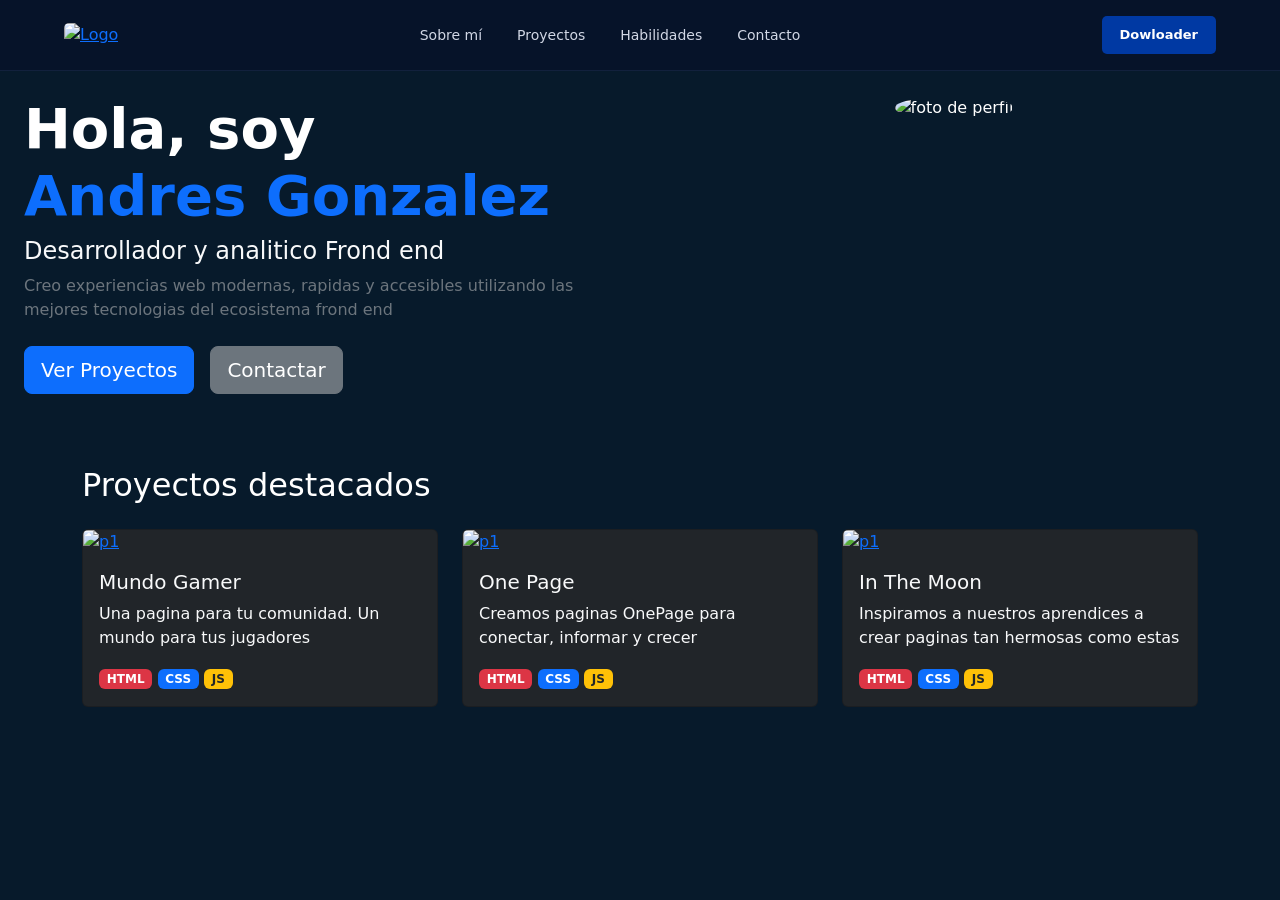
==== index.html @ ced61b1d "Mis paginas" ====
<!DOCTYPE html>
<html lang="es">
<head>
    <meta charset="UTF-8">
    <meta name="viewport" content="width=device-width, initial-scale=1.0">

    <title>Mi Portafolio</title>

    <link rel="stylesheet" href="styles.css">

   <link href="https://cdn.jsdelivr.net/npm/bootstrap@5.3.8/dist/css/bootstrap.min.css" rel="stylesheet" integrity="sha384-sRIl4kxILFvY47J16cr9ZwB07vP4J8+LH7qKQnuqkuIAvNWLzeN8tE5YBujZqJLB" crossorigin="anonymous">
</head>

<body style="background-color: #071A2B; color: white">

<header>
    <nav class="lista">

        <!-- LOGO -->
        <a href="#" class="logo">
            <img src="https://static.vecteezy.com/system/resources/previews/017/192/920/original/lr-logo-design-swoosh-letter-lr-logo-design-vector.jpg"alt="Logo">
          </a>

        <!-- MENÚ -->
        <ul class="menu">
            <li><a href="#sobre mi">Sobre mí</a></li>
            <li><a href="#proyectos">Proyectos</a></li>
            <li><a href="#habilidades">Habilidades</a></li>
            <li><a href="#contacto">Contacto</a></li>
        </ul>

        <!-- BOTÓN -->
        <a href="#" class="btn-cv">Dowloader</a>

    </nav>
</header>

<!-- Seccion principal -->
<section class="container-py-5 m-4">
    <div class="row aling-items-center">
        <div class="col-lg-6">
            <h1 class="display-4 fw-bold"> 
                Hola, soy <br>
                <span class="text-primary">Andres Gonzalez</span>
            </h1>
            <h2 class="h4 text-light">Desarrollador y analitico Frond end</h2>
            <p class="text-secondary">
                Creo experiencias web modernas, rapidas y accesibles utilizando las mejores tecnologias del ecosistema frond end
            </p>

            <div class="d-flex gap-3 mt-4">
                <a href="#proyectos" class="btn btn-primary btn-lg">Ver Proyectos</a>
                <a href="#contactar" class="btn btn-secondary btn-lg">Contactar</a>
            </div>
        </div>

        <div class="col-lg-6 text-center">
            <img src="https://media.istockphoto.com/id/2151669146/pt/vetorial/vector-flat-illustration-in-grayscale-avatar-user-profile-person-icon-gender-neutral.jpg?s=612x612&w=0&k=20&c=ZxZ3AoJfmCqCTymhLJW0yIZb7ttu8sRgVYCTF9KDD4k=" alt="foto de perfil" class="rounded-circle img-fluid-lg w-50 ">
        </div>
    </div>
</section>

<!-- cajas de proyectos -->
<section class="container py-5" id="proyectos">
  <h2 class="mb-4">Proyectos destacados</h2>
  
  <!-- Proyecto 1 -->
  <div class="row row-cols-1 row-cols-md-3 g-4">
    <div class="col">
      <div class="card h-100 bg-dark text-light">
        <a href="Proyecto 1/actividad.html">
        <img src="https://wallpaperbat.com/img/727918-programmer-4k-wallpaper.jpg" class="card-img-top" alt="p1">
        </a>
        <div class="card-body">
          <h5 class="card-title">Mundo Gamer</h5>
          <p class="card-text">Una pagina para tu comunidad. Un mundo para tus jugadores </p>
          <span class="badge bg-danger">HTML</span>
          <span class="badge bg-primary">CSS</span>
          <span class="badge bg-warning text-dark">JS</span>
        </div>
      </div>
    </div>

    <!-- Proyecto 2 -->
    
    <div class="col">
      <div class="card h-100 bg-dark text-light">
        <a href="Proyecto 2/index.html">
          <img src="https://wallpaperaccess.com/full/210880.jpg" class="card-img-top" alt="p1">
        </a>
        <div class="card-body">
          <h5 class="card-title">One Page</h5>
          <p class="card-text">Creamos paginas OnePage para conectar, informar y crecer </p>
          <span class="badge bg-danger">HTML</span>
          <span class="badge bg-primary">CSS</span>
          <span class="badge bg-warning text-dark">JS</span>
        </div>
      </div>
    </div>

    <!-- Proyecto 3 -->
    <div class="col">
      <div class="card h-100 bg-dark text-light">
        <a href="/Proyecto 3/index.html">
        <img src="https://images5.alphacoders.com/544/thumb-1920-544177.jpg" class="card-img-top" alt="p1">
        </a>
        <div class="card-body">
          <h5 class="card-title">In The Moon</h5>
          <p class="card-text">Inspiramos a nuestros aprendices a crear paginas tan hermosas como estas</p>
          <span class="badge bg-danger">HTML</span>
          <span class="badge bg-primary">CSS</span>
          <span class="badge bg-warning text-dark">JS</span>
        </div>
      </div>
    </div>

   

  </div>
</section>



<script src="https://cdn.jsdelivr.net/npm/bootstrap@5.3.8/dist/js/bootstrap.bundle.min.js" integrity="sha384-FKyoEForCGlyvwx9Hj09JcYn3nv7wiPVlz7YYwJrWVcXK/BmnVDxM+D2scQbITxI" crossorigin="anonymous"></script>
</body>
</html>
---- styles.css ----
* {
    padding: 0;
    margin: 0;
    box-sizing: border-box;
}

body {
    background-color: #071A2B;
    font-family: Arial, sans-serif;
    color: white;
}

/* HEADER */
header {
    width: 100%;
    background-color: #061329;
    border-bottom: 1px solid #12213d;
}

.lista {
    width: 90%;
    max-width: 1200px;
    height: 70px;
    margin: auto;

    display: flex;
    align-items: center;
    justify-content: space-between;
}

/* LOGO */
.logo img {
    width: 55px;
    height: 40px;
    border-radius: 5px;
}

/* MENÚ */
.menu {
    display: flex;
    align-items: center;
    gap: 35px;
    list-style: none;
    margin: 0;
    padding: 0;
}

.menu a {
    color: #d1d7e5;
    text-decoration: none;
    font-size: 14px;
}

.menu a:hover {
    color: #6875ff;
}


.btn-cv {
   background-color: #0039a3;
    color: white;
    text-decoration: none;
    padding: 9px 18px;
    border-radius: 5px;
    font-size: 13px;
    font-weight: bold;
}

.btn-cv:hover {
    transform: translateY(-2px);

}

/* =========================
   RESPONSIVE PARA CELULARES
   ========================= */
@media (max-width: 576px) {

    /* NAVBAR */
    .lista {
        flex-direction: column;
        align-items: center;
        padding: 15px;
        gap: 15px;
    }

    .logo img {
        width: 80px;
        height: 80px;
    }

    .menu {
        flex-direction: column;
        align-items: center;
        gap: 10px;
        padding: 0;
    }

    .menu li {
        list-style: none;
    }

    .menu a {
        font-size: 16px;
    }

    .btn-cv {
        padding: 8px 20px;
        font-size: 14px;
    }

    /* SECCIÓN PRINCIPAL */
    section.container-py-5 {
        margin: 15px !important;
        padding: 30px 10px !important;
    }

    section.container-py-5 .row {
        text-align: center;
    }

    section.container-py-5 h1 {
        font-size: 2.2rem;
    }

    section.container-py-5 h2 {
        font-size: 1.2rem;
    }

    section.container-py-5 p {
        font-size: 15px;
    }

    /* BOTONES */
    .d-flex.gap-3 {
        flex-direction: column;
        align-items: center;
    }

    .d-flex.gap-3 a {
        width: 100%;
        max-width: 280px;
    }

    /* FOTO DE PERFIL */
    section.container-py-5 img {
        width: 65% !important;
        margin-top: 30px;
    }

    /* PROYECTOS */
    #proyectos {
        padding: 30px 15px !important;
    }

    #proyectos h2 {
        text-align: center;
        font-size: 1.8rem;
    }

    .card {
        margin-bottom: 20px;
    }

    .card-img-top {
        height: 200px;
        object-fit: cover;
    }
}
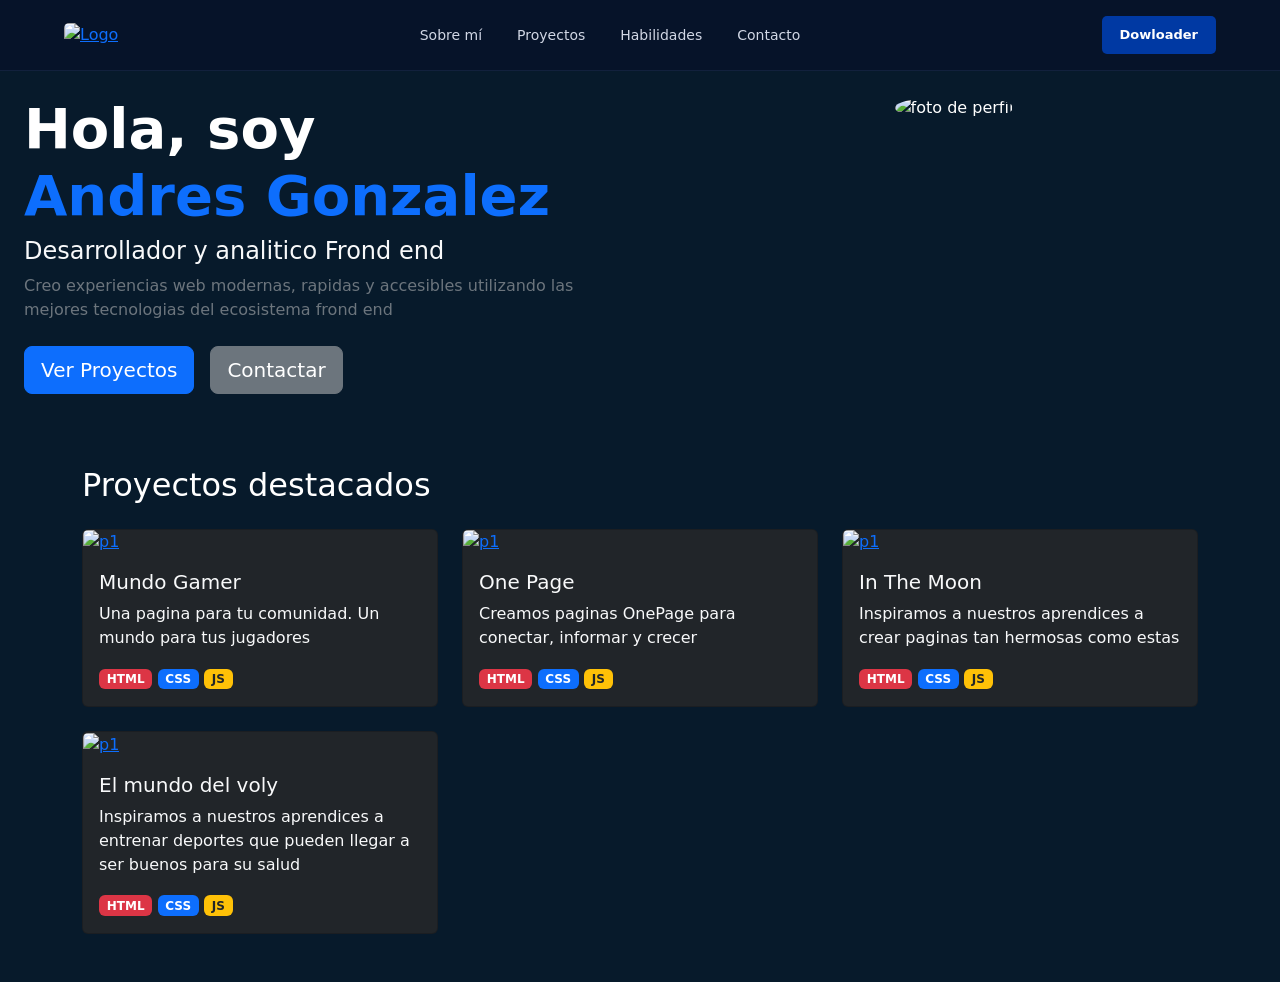
==== commit aca5dc32: "mi primer trabajo" ====
--- a/index.html
+++ b/index.html
@@ -114,6 +114,22 @@
       </div>
     </div>
 
+    <!-- proyecto 4 -->
+    <div class="col">
+      <div class="card h-100 bg-dark text-light">
+        <a href="/Proyecto 4/index.html">
+        <img src="https://tvperu.gob.pe/sites/default/files/styles/note/public/siete_equipos_de_lima_callao_y_regiones_disputan_campeonato_nacional_de_voley_masculino_sub-15._foto_irtp.jpg?itok=ETn5lkFp" class="card-img-top" alt="p1">
+        </a>
+        <div class="card-body">
+          <h5 class="card-title">El mundo del voly</h5>
+          <p class="card-text">Inspiramos a nuestros aprendices a entrenar deportes que pueden llegar a ser buenos para su salud</p>
+          <span class="badge bg-danger">HTML</span>
+          <span class="badge bg-primary">CSS</span>
+          <span class="badge bg-warning text-dark">JS</span>
+        </div>
+      </div>
+    </div>
+
    
 
   </div>
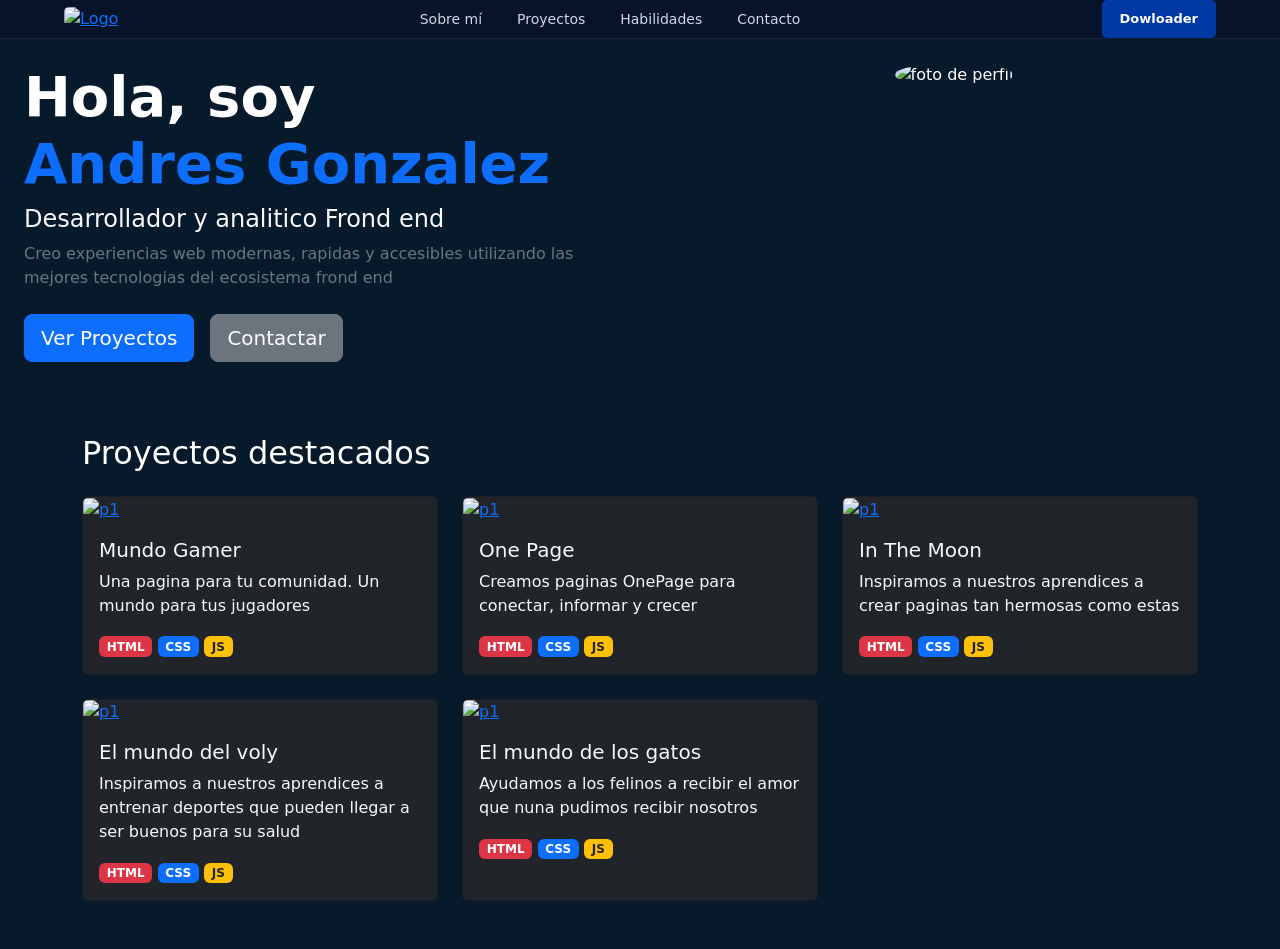
==== commit a171e57c: "actualizacion" ====
--- a/index.html
+++ b/index.html
@@ -50,12 +50,12 @@
 
             <div class="d-flex gap-3 mt-4">
                 <a href="#proyectos" class="btn btn-primary btn-lg">Ver Proyectos</a>
-                <a href="#contactar" class="btn btn-secondary btn-lg">Contactar</a>
+                <a href="#contacto" class="btn btn-secondary btn-lg">Contactar</a>
             </div>
         </div>
 
         <div class="col-lg-6 text-center">
-            <img src="https://media.istockphoto.com/id/2151669146/pt/vetorial/vector-flat-illustration-in-grayscale-avatar-user-profile-person-icon-gender-neutral.jpg?s=612x612&w=0&k=20&c=ZxZ3AoJfmCqCTymhLJW0yIZb7ttu8sRgVYCTF9KDD4k=" alt="foto de perfil" class="rounded-circle img-fluid-lg w-50 ">
+            <img src="https://tse1.explicit.bing.net/th/id/OIP.qMS7LZ6WFPgHbu-h0O9jwQHaGf?r=0&rs=1&pid=ImgDetMain&o=7&rm=3" alt="foto de perfil" class="rounded-circle img-fluid-lg w-50 ">
         </div>
     </div>
 </section>
@@ -85,7 +85,7 @@
     
     <div class="col">
       <div class="card h-100 bg-dark text-light">
-        <a href="Proyecto 2/index.html">
+        <a href="Proyecto 2/proyecto2.html">
           <img src="https://wallpaperaccess.com/full/210880.jpg" class="card-img-top" alt="p1">
         </a>
         <div class="card-body">
@@ -101,7 +101,7 @@
     <!-- Proyecto 3 -->
     <div class="col">
       <div class="card h-100 bg-dark text-light">
-        <a href="/Proyecto 3/index.html">
+        <a href="Proyecto 3/proyecto3.html">
         <img src="https://images5.alphacoders.com/544/thumb-1920-544177.jpg" class="card-img-top" alt="p1">
         </a>
         <div class="card-body">
@@ -117,12 +117,28 @@
     <!-- proyecto 4 -->
     <div class="col">
       <div class="card h-100 bg-dark text-light">
-        <a href="/Proyecto 4/index.html">
+        <a href="Proyecto 4/proyecto4.html">
         <img src="https://tvperu.gob.pe/sites/default/files/styles/note/public/siete_equipos_de_lima_callao_y_regiones_disputan_campeonato_nacional_de_voley_masculino_sub-15._foto_irtp.jpg?itok=ETn5lkFp" class="card-img-top" alt="p1">
         </a>
         <div class="card-body">
           <h5 class="card-title">El mundo del voly</h5>
           <p class="card-text">Inspiramos a nuestros aprendices a entrenar deportes que pueden llegar a ser buenos para su salud</p>
+          <span class="badge bg-danger">HTML</span>
+          <span class="badge bg-primary">CSS</span>
+          <span class="badge bg-warning text-dark">JS</span>
+        </div>
+      </div>
+    </div>
+
+    <!-- Proyecto 5 -->
+      <div class="col">
+      <div class="card h-100 bg-dark text-light">
+        <a href="Proyecto 5/index.html">
+        <img src="" class="card-img-top" alt="p1">
+        </a>
+        <div class="card-body">
+          <h5 class="card-title">El mundo de los gatos</h5>
+          <p class="card-text">Ayudamos a los felinos a recibir el amor que nuna pudimos recibir nosotros</p>
           <span class="badge bg-danger">HTML</span>
           <span class="badge bg-primary">CSS</span>
           <span class="badge bg-warning text-dark">JS</span>
--- a/styles.css
+++ b/styles.css
@@ -20,9 +20,7 @@
 .lista {
     width: 90%;
     max-width: 1200px;
-    height: 70px;
     margin: auto;
-
     display: flex;
     align-items: center;
     justify-content: space-between;
@@ -74,10 +72,11 @@
 /* =========================
    RESPONSIVE PARA CELULARES
    ========================= */
+/* TABLET: de 577px a 991px */
+/* CELULAR: hasta 576px */
 @media (max-width: 576px) {
-
-    /* NAVBAR */
     .lista {
+        height: auto;
         flex-direction: column;
         align-items: center;
         padding: 15px;
@@ -96,10 +95,6 @@
         padding: 0;
     }
 
-    .menu li {
-        list-style: none;
-    }
-
     .menu a {
         font-size: 16px;
     }
@@ -108,62 +103,4 @@
         padding: 8px 20px;
         font-size: 14px;
     }
-
-    /* SECCIÓN PRINCIPAL */
-    section.container-py-5 {
-        margin: 15px !important;
-        padding: 30px 10px !important;
-    }
-
-    section.container-py-5 .row {
-        text-align: center;
-    }
-
-    section.container-py-5 h1 {
-        font-size: 2.2rem;
-    }
-
-    section.container-py-5 h2 {
-        font-size: 1.2rem;
-    }
-
-    section.container-py-5 p {
-        font-size: 15px;
-    }
-
-    /* BOTONES */
-    .d-flex.gap-3 {
-        flex-direction: column;
-        align-items: center;
-    }
-
-    .d-flex.gap-3 a {
-        width: 100%;
-        max-width: 280px;
-    }
-
-    /* FOTO DE PERFIL */
-    section.container-py-5 img {
-        width: 65% !important;
-        margin-top: 30px;
-    }
-
-    /* PROYECTOS */
-    #proyectos {
-        padding: 30px 15px !important;
-    }
-
-    #proyectos h2 {
-        text-align: center;
-        font-size: 1.8rem;
-    }
-
-    .card {
-        margin-bottom: 20px;
-    }
-
-    .card-img-top {
-        height: 200px;
-        object-fit: cover;
-    }
-}
+}
